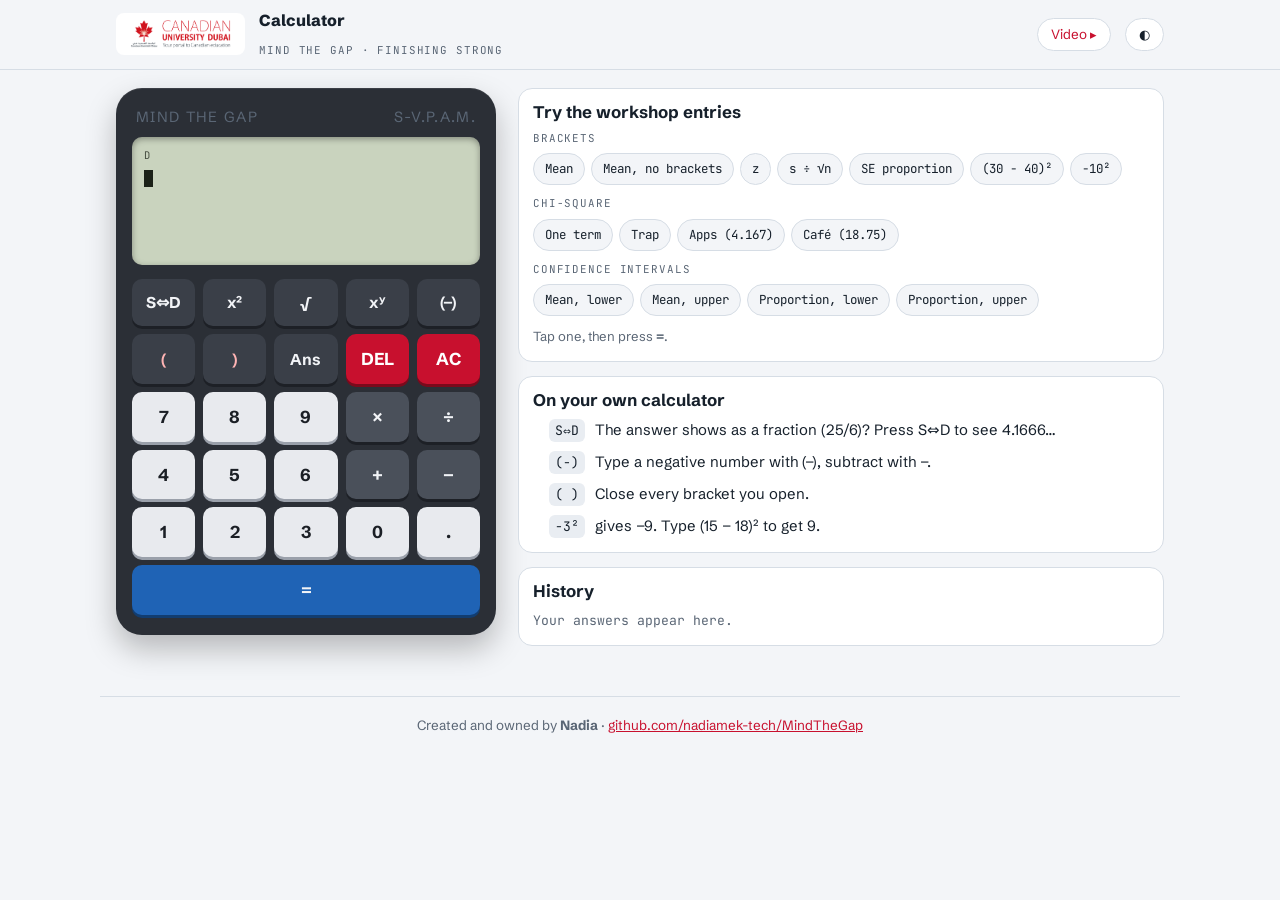
==== calculator.html @ 509bb413 "Add Workshop 3: online calculator and step-by-step video - calculator.html + assets/calc.js: scienti" ====
<!doctype html>
<html lang="en">
<head>
<meta charset="utf-8">
<meta name="viewport" content="width=device-width,initial-scale=1,viewport-fit=cover">
<title>Mind the Gap · Calculator</title>
<meta name="description" content="Scientific calculator for the Mind the Gap statistics workshops, Canadian University Dubai.">
<link rel="preconnect" href="https://fonts.googleapis.com">
<link rel="preconnect" href="https://fonts.gstatic.com" crossorigin>
<link rel="stylesheet" href="https://fonts.googleapis.com/css2?family=JetBrains+Mono:wght@400;600&family=Schibsted+Grotesk:wght@400;600;700;800&family=Source+Serif+4:opsz,wght@8..60,400;8..60,600&display=swap">
<link rel="stylesheet" href="assets/course.css">
<style>
:root{--wk:#C8102E;--wk-soft:rgba(200,16,46,.08);--wk-d:#FF7A7F;--wk-soft-d:rgba(255,122,127,.14);--br:#C62828;--op:#1F63B5}
body{font-family:var(--f-display)}
.top{border-bottom:1px solid var(--line)}
.top-in{max-width:1080px;margin:0 auto;padding:8px 16px;display:flex;align-items:center;gap:14px}
.logo{display:block;background:#fff;border-radius:8px;padding:4px 8px;line-height:0;flex:none}
.logo img{height:34px;width:auto}
.ttl{flex:1 1 auto;min-width:0}
.ttl b{display:block;font-weight:800;font-size:1rem}
.ttl span{font-family:var(--f-mono);font-size:.68rem;letter-spacing:.08em;text-transform:uppercase;color:var(--muted)}
.wrap{max-width:1080px;margin:0 auto;padding:18px 16px 50px;display:grid;grid-template-columns:minmax(0,380px) minmax(0,1fr);gap:22px;align-items:start}
/* device */
.dev{background:#2B2F36;border-radius:26px;padding:18px 16px 20px;box-shadow:0 14px 30px rgba(0,0,0,.25),inset 0 1px 0 rgba(255,255,255,.08);user-select:none;-webkit-user-select:none}
.dev .brand{display:flex;justify-content:space-between;color:#C9CED6;font-family:var(--f-mono);font-size:.7rem;letter-spacing:.12em;margin:0 4px 8px}
.lcd{background:#C9D3BE;border-radius:10px;padding:10px 12px;min-height:128px;box-shadow:inset 0 2px 6px rgba(0,0,0,.35);color:#1B2118;font-family:var(--f-mono);display:grid;grid-template-rows:auto 1fr auto;gap:4px}
.lcd .flags{display:flex;justify-content:space-between;font-size:.66rem;opacity:.75;min-height:1em}
.lcd .in{font-size:1.02rem;line-height:1.35;overflow-wrap:anywhere;max-height:5.4em;overflow-y:auto}
.lcd .in .cur{display:inline-block;width:.55em;height:1.05em;background:#1B2118;vertical-align:-2px;animation:blink 1s steps(1) infinite}
@keyframes blink{50%{opacity:0}}
.lcd .out{text-align:right;font-size:1.9rem;font-weight:600;line-height:1.1;min-height:1.1em}
.k-b{color:var(--br);font-weight:700}.k-o{color:var(--op);font-weight:700}.k-f{font-weight:700}
.warn{font-size:.72rem;color:#8A1C1C;min-height:1em}
.keys{display:grid;grid-template-columns:repeat(5,1fr);gap:8px;margin-top:14px}
.keys button{border:0;border-radius:10px;padding:11px 0;font-family:var(--f-display);font-weight:700;font-size:1.08rem;cursor:pointer;background:#4A505A;color:#F2F4F7;box-shadow:0 3px 0 #1D2026;touch-action:manipulation}
.keys button:active,.keys button.hit{transform:translateY(2px);box-shadow:0 1px 0 #1D2026}
.keys .fn{background:#3A3F48;font-size:.98rem}
.keys .num{background:#E8EAEE;color:#1B1F25;box-shadow:0 3px 0 #9AA0AA}
.keys .num:active,.keys .num.hit{box-shadow:0 1px 0 #9AA0AA}
.keys .br{color:#FFB4B4}
.keys .del{background:#C8102E;color:#fff;box-shadow:0 3px 0 #7A0A1C}
.keys .eq{background:#1F63B5;box-shadow:0 3px 0 #123D70}
/* side */
.side{display:grid;gap:14px}
.box{border:1px solid var(--line);background:var(--surface);border-radius:14px;padding:14px}
.box h2{font-size:1.05rem;margin-bottom:8px}
.chips{display:flex;flex-wrap:wrap;gap:6px}
.chips button{border:1px solid var(--line);background:var(--bg);border-radius:999px;padding:5px 11px;cursor:pointer;font-family:var(--f-mono);font-size:.78rem;color:var(--ink)}
.chips button:hover{border-color:var(--wk)}
.grp{font-family:var(--f-mono);font-size:.68rem;letter-spacing:.08em;text-transform:uppercase;color:var(--muted);margin:10px 0 6px}
.grp:first-of-type{margin-top:0}
.tips{display:grid;gap:8px;margin:0;padding:0;list-style:none;font-size:.93rem}
.tips li{display:flex;gap:10px;align-items:baseline}
.tips code{font-family:var(--f-mono);font-size:.82rem;background:var(--sunk);border-radius:6px;padding:1px 6px;white-space:nowrap}
.hist{font-family:var(--f-mono);font-size:.8rem;display:grid;gap:4px;max-height:180px;overflow:auto}
.hist div{display:flex;justify-content:space-between;gap:10px;border-bottom:1px dashed var(--line);padding-bottom:3px}
.hist div span:first-child{color:var(--muted);overflow:hidden;text-overflow:ellipsis;white-space:nowrap}
.note{font-size:.82rem;color:var(--muted)}
.box{min-width:0}.hist div span:first-child{min-width:0}
.pill{white-space:nowrap;text-decoration:none}
.foot{max-width:1080px;margin:0 auto;padding:18px 16px 30px;border-top:1px solid var(--line);font-size:.84rem;color:var(--muted);text-align:center}
@media (max-width:820px){.ttl span{display:none}.wrap{grid-template-columns:minmax(0,1fr)}.dev{max-width:420px;width:100%;margin:0 auto}}
</style>
</head>
<body>
<header class="top"><div class="top-in">
  <a class="logo" href="index.html" title="Mind the Gap workshops"><img src="assets/cud-logo.png" alt="Canadian University Dubai"></a>
  <div class="ttl"><b>Calculator</b><span>Mind the Gap · Finishing strong</span></div>
  <a class="pill" href="workshop-03.html">Video ▸</a>
  <button type="button" class="pill" id="theme">◐</button>
</div></header>

<main class="wrap">
  <section class="dev" aria-label="Scientific calculator">
    <div class="brand"><span>MIND THE GAP</span><span>S-V.P.A.M.</span></div>
    <div class="lcd" aria-live="polite">
      <div class="flags"><span id="mode">D</span><span id="fr"></span></div>
      <div class="in" id="in"></div>
      <div><div class="warn" id="warn"></div><div class="out" id="out">0</div></div>
    </div>
    <div class="keys" id="keys">
      <button class="fn" data-k="SD" title="Fraction ⇄ decimal">S⇔D</button>
      <button class="fn" data-k="²">x²</button>
      <button class="fn" data-k="√(">√</button>
      <button class="fn" data-k="^(">xʸ</button>
      <button class="fn" data-k="neg" title="Negative sign">(−)</button>
      <button class="fn br" data-k="(">(</button>
      <button class="fn br" data-k=")">)</button>
      <button class="fn" data-k="Ans">Ans</button>
      <button class="del" data-k="DEL">DEL</button>
      <button class="del" data-k="AC">AC</button>
      <button class="num" data-k="7">7</button><button class="num" data-k="8">8</button><button class="num" data-k="9">9</button>
      <button data-k="×">×</button><button data-k="÷">÷</button>
      <button class="num" data-k="4">4</button><button class="num" data-k="5">5</button><button class="num" data-k="6">6</button>
      <button data-k="+">+</button><button data-k="−">−</button>
      <button class="num" data-k="1">1</button><button class="num" data-k="2">2</button><button class="num" data-k="3">3</button>
      <button class="num" data-k="0">0</button><button class="num" data-k=".">.</button>
      <button class="eq" data-k="=" style="grid-column:1/-1">=</button>
    </div>
  </section>

  <div class="side">
    <div class="box">
      <h2>Try the workshop entries</h2>
      <div class="grp">Brackets</div>
      <div class="chips" data-set="b"></div>
      <div class="grp">Chi-square</div>
      <div class="chips" data-set="c"></div>
      <div class="grp">Confidence intervals</div>
      <div class="chips" data-set="ci"></div>
      <p class="note" style="margin:10px 0 0">Tap one, then press <b>=</b>.</p>
    </div>
    <div class="box">
      <h2>On your own calculator</h2>
      <ul class="tips">
        <li><code>S⇔D</code><span>The answer shows as a fraction (25/6)? Press S⇔D to see 4.1666…</span></li>
        <li><code>(−)</code><span>Type a negative number with (−), subtract with −.</span></li>
        <li><code>( )</code><span>Close every bracket you open.</span></li>
        <li><code>−3²</code><span>gives −9. Type (15 − 18)² to get 9.</span></li>
      </ul>
    </div>
    <div class="box">
      <h2>History</h2>
      <div class="hist" id="hist"><span class="note">Your answers appear here.</span></div>
    </div>
  </div>
</main>
<footer class="foot">Created and owned by <b>Nadia</b> · <a href="https://github.com/nadiamek-tech/MindTheGap">github.com/nadiamek-tech/MindTheGap</a></footer>

<script src="assets/course.js"></script>
<script src="assets/calc.js"></script>
<script>
document.getElementById('theme').addEventListener('click',()=>GED102Theme.toggle());
const C=window.MTGCalc;
const PRESETS={
  b:[['Mean','(12 + 15 + 18 + 20 + 25) ÷ 5'],['Mean, no brackets','12 + 15 + 18 + 20 + 25 ÷ 5'],['z','(85 − 70) ÷ 8'],['s ÷ √n','0.4 ÷ (1.5 ÷ √(25))'],['SE proportion','√(0.6 × (1 − 0.6) ÷ 200)'],['(30 − 40)²','(30 − 40)²'],['−10²','−10²']],
  c:[['One term','(50 − 40)² ÷ 40'],['Trap','35 − 30² ÷ 30'],['Apps (4.167)','(35 − 30)² ÷ 30 + (15 − 18)² ÷ 18 + (10 − 12)² ÷ 12 + (15 − 20)² ÷ 20 + (15 − 12)² ÷ 12 + (10 − 8)² ÷ 8'],['Café (18.75)','(30 − 40)² ÷ 40 + (55 − 40)² ÷ 40 + (15 − 20)² ÷ 20 + (50 − 40)² ÷ 40 + (25 − 40)² ÷ 40 + (25 − 20)² ÷ 20']],
  ci:[['Mean, lower','72 − 1.96 × (10 ÷ √(25))'],['Mean, upper','72 + 1.96 × (10 ÷ √(25))'],['Proportion, lower','0.6 − 1.96 × √(0.6 × (1 − 0.6) ÷ 200)'],['Proportion, upper','0.6 + 1.96 × √(0.6 × (1 − 0.6) ÷ 200)']]
};
let T=[], ans=0, shown=null, done=false, frac=false;
const $=id=>document.getElementById(id);
function draw(){
  $('in').innerHTML=C.html(T)+(done?'':'<span class="cur"></span>');
  const open=C.openBrackets(T);
  $('warn').textContent=!done&&open>0?`${open} bracket${open>1?'s':''} still open`:'';
  if(shown===null){$('out').textContent=done?'':'';$('fr').textContent='';return;}
  if(typeof shown==='string'){$('out').textContent=shown;$('fr').textContent='';return;}
  const f=C.fraction(shown);
  if(frac&&f){$('out').textContent=(shown<0?'−':'')+Math.abs(f[0])+'/'+f[1];$('fr').textContent='Fraction';}
  else{$('out').textContent=C.fmt(shown);$('fr').textContent='';}
}
function addHist(expr,v){
  const h=$('hist'); if(h.querySelector('.note')) h.innerHTML='';
  const d=document.createElement('div'); d.innerHTML=`<span>${expr}</span><b>${C.fmt(v)}</b>`; h.prepend(d);
}
function press(k){
  if(k==='AC'){T=[];shown=null;done=false;frac=false;return draw();}
  if(k==='SD'){if(typeof shown==='number'){frac=!frac;}return draw();}
  if(k==='DEL'){if(done){done=false;shown=null;}else T.pop();return draw();}
  if(k==='='){
    try{const r=C.evaluate(T,ans);ans=r.value;shown=r.value;frac=false;
      if(r.autoClosed) for(let i=0;i<r.autoClosed;i++) T.push(')');
      addHist(T.join('').replace(/([+−×÷])/g,' $1 ').replace(/^ − /,'−'),r.value);
    }catch(e){shown=e.message.includes('Math')?'Math ERROR':'Syntax ERROR';}
    done=true;return draw();
  }
  if(done){ /* after =, an operator keeps going from Ans, anything else starts fresh */
    T=['+','−','×','÷','²','^('].includes(k)?['Ans']:[];done=false;shown=null;frac=false;
  }
  T.push(k==='neg'?'−':k); draw();
}
$('keys').addEventListener('click',e=>{const b=e.target.closest('button');if(b)press(b.dataset.k);});
document.querySelectorAll('.chips').forEach(box=>{
  PRESETS[box.dataset.set].forEach(([label,expr])=>{
    const b=document.createElement('button');b.type='button';b.textContent=label;b.title=expr;
    b.addEventListener('click',()=>{T=C.tokenize(expr);done=false;shown=null;frac=false;draw();window.scrollTo({top:0,behavior:'smooth'});});
    box.appendChild(b);
  });
});
const KEYMAP={'Enter':'=','=':'=','Backspace':'DEL','Escape':'AC','*':'×','x':'×','/':'÷','-':'−','+':'+','(':'(',')':')','^':'^(','r':'√(','s':'²','.':'.'};
document.addEventListener('keydown',e=>{
  if(e.ctrlKey||e.metaKey||e.altKey) return;
  const k=/^[0-9]$/.test(e.key)?e.key:KEYMAP[e.key]; if(!k) return;
  e.preventDefault(); press(k);
  const b=document.querySelector(`#keys [data-k="${CSS.escape(k)}"]`); if(b){b.classList.add('hit');setTimeout(()=>b.classList.remove('hit'),120);}
});
draw();
</script>
</body>
</html>
---- assets/course.css ----
/* GED 102 · narrated lecture system
   Layout: sticky control bar, scene list on the left, one scene at a time on a text|diagram split
   whose proportions the Layout switch changes (Text / Even / Diagram). */
:root{
  --bg:#F3F5F8; --surface:#FFFFFF; --sunk:#E9EDF2; --ink:#16202B; --muted:#5A6675; --line:#D6DDE5;
  --mark:rgba(255,205,40,.38); --good:#1E7F4F; --bad:#B4362F; --warn:#A86200;
  --wk:#2F5BD3; --wk-soft:rgba(47,91,211,.10); --on-wk:#FFFFFF;
  --f-display:"Schibsted Grotesk","Helvetica Neue",Arial,sans-serif;
  --f-body:"Source Serif 4",Georgia,"Times New Roman",serif;
  --f-mono:"JetBrains Mono",ui-monospace,Menlo,Consolas,monospace;
  --r:10px;
}
@media (prefers-color-scheme: dark){:root:not([data-theme="light"]){
  --bg:#0E1318; --surface:#161D25; --sunk:#1D2630; --ink:#E5EAF0; --muted:#97A3B1; --line:#2B3642;
  --mark:rgba(255,205,40,.20); --good:#5BCB8E; --bad:#F0837A; --warn:#F0B048;
  --wk:var(--wk-d,#7C9BFF); --wk-soft:var(--wk-soft-d,rgba(124,155,255,.14)); --on-wk:#0E1318; color-scheme:dark}}
:root[data-theme="dark"]{
  --bg:#0E1318; --surface:#161D25; --sunk:#1D2630; --ink:#E5EAF0; --muted:#97A3B1; --line:#2B3642;
  --mark:rgba(255,205,40,.20); --good:#5BCB8E; --bad:#F0837A; --warn:#F0B048;
  --wk:var(--wk-d,#7C9BFF); --wk-soft:var(--wk-soft-d,rgba(124,155,255,.14)); --on-wk:#0E1318; color-scheme:dark}

*{box-sizing:border-box}
html,body{background:var(--bg);color:var(--ink)}
body{margin:0;font:17px/1.6 var(--f-body);-webkit-font-smoothing:antialiased}
a{color:var(--wk)}
button{font:inherit;color:inherit}
:focus-visible{outline:2px solid var(--wk);outline-offset:2px}
h1,h2,h3,h4{font-family:var(--f-display);line-height:1.15;text-wrap:balance;margin:0}
.mono{font-family:var(--f-mono);font-size:.78rem;letter-spacing:.04em}
.eyebrow{font-family:var(--f-mono);font-size:.72rem;letter-spacing:.09em;text-transform:uppercase;color:var(--muted)}

/* ---------- top bar ---------- */
.bar{position:sticky;top:env(safe-area-inset-top,0px);z-index:20;background:color-mix(in srgb,var(--bg) 88%,transparent);
  backdrop-filter:blur(8px);border-bottom:1px solid var(--line)}
.bar-in{display:flex;flex-wrap:wrap;align-items:center;gap:10px 18px;padding:10px 20px;max-width:1440px;margin:0 auto}
.brand{display:flex;align-items:baseline;gap:10px;min-width:0;flex:1 1 260px;text-decoration:none;color:var(--ink)}
.brand b{font-family:var(--f-display);font-weight:800;font-size:1.02rem;white-space:nowrap}
.brand span{font-family:var(--f-display);color:var(--muted);font-size:.92rem;white-space:nowrap;overflow:hidden;text-overflow:ellipsis}
.controls{display:flex;flex-wrap:wrap;align-items:center;gap:8px}
.seg{display:inline-flex;border:1px solid var(--line);border-radius:999px;padding:2px;background:var(--surface)}
.seg button{border:0;background:none;padding:5px 12px;border-radius:999px;cursor:pointer;font-family:var(--f-display);font-size:.84rem;color:var(--muted)}
.seg button[aria-pressed="true"]{background:var(--ink);color:var(--bg)}
.seg-label{font-family:var(--f-mono);font-size:.68rem;letter-spacing:.08em;text-transform:uppercase;color:var(--muted);margin-right:2px}
.pill{border:1px solid var(--line);background:var(--surface);border-radius:999px;padding:5px 13px;cursor:pointer;font-family:var(--f-display);font-size:.84rem;display:inline-flex;align-items:center;gap:6px}
.pill[aria-pressed="true"]{border-color:var(--wk);color:var(--wk);background:var(--wk-soft)}
.pill.listen{background:var(--wk);border-color:var(--wk);color:var(--on-wk);font-weight:600}
.pill.listen[aria-pressed="true"]{background:var(--ink);border-color:var(--ink);color:var(--bg)}

/* ---------- shell ---------- */
.shell{display:grid;grid-template-columns:260px minmax(0,1fr);gap:28px;max-width:1440px;margin:0 auto;padding:22px 20px 40px}
.toc{position:sticky;top:calc(env(safe-area-inset-top,0px) + 74px);align-self:start;max-height:calc(100vh - 100px);overflow:auto}
.toc h1{font-size:1.35rem;margin:4px 0 6px}
.toc .meta{font-size:.86rem;color:var(--muted);margin-bottom:14px;font-family:var(--f-display)}
.toc ol{list-style:none;margin:0;padding:0;display:grid;gap:2px;counter-reset:s}
.toc li button{width:100%;text-align:left;border:0;background:none;padding:7px 10px;border-radius:8px;cursor:pointer;display:grid;grid-template-columns:26px 1fr;gap:6px;align-items:baseline;font-family:var(--f-display);font-size:.9rem;color:var(--muted)}
.toc li button .n{font-family:var(--f-mono);font-size:.72rem}
.toc li button:hover{background:var(--sunk);color:var(--ink)}
.toc li button[aria-current="true"]{background:var(--wk-soft);color:var(--ink);font-weight:600}
.toc li button[aria-current="true"] .n{color:var(--wk)}
.toc .kind{display:inline-block;font-family:var(--f-mono);font-size:.62rem;letter-spacing:.08em;text-transform:uppercase;border:1px solid currentColor;border-radius:4px;padding:0 4px;margin-left:6px;vertical-align:1px;opacity:.75}
.toc li.seen .n::after{content:" ✓";color:var(--good)}

/* ---------- stage ---------- */
.stage{min-width:0}
.scene-head{display:flex;flex-wrap:wrap;justify-content:space-between;align-items:end;gap:8px 20px;margin-bottom:16px}
.scene-head h2{font-size:clamp(1.6rem,3.2vw,2.5rem);font-weight:800;letter-spacing:-.015em;max-width:24ch}
.chips{display:flex;flex-wrap:wrap;gap:6px}
.chip{font-family:var(--f-mono);font-size:.7rem;letter-spacing:.06em;text-transform:uppercase;border:1px solid var(--line);border-radius:999px;padding:3px 9px;color:var(--muted);background:var(--surface)}
.chip.k-activity{border-color:var(--wk);color:var(--wk)}
.chip.k-check{border-color:var(--good);color:var(--good)}
.chip.k-exam{border-color:var(--exam);color:var(--exam)}

.split{display:grid;gap:26px;grid-template-columns:minmax(0,1fr) minmax(0,1fr);align-items:start}
body[data-layout="text"] .split{grid-template-columns:minmax(0,1fr)}
body[data-layout="text"] .split .fig{display:none}
body[data-layout="text"] .narr{max-width:68ch}
body[data-layout="diagram"] .split{grid-template-columns:minmax(0,1fr)}
body[data-layout="diagram"] .narr{order:2}
body[data-layout="diagram"] .narr .para:not(:first-child),body[data-layout="diagram"] .narr .think{display:none}
body[data-layout="diagram"] .narr .para:first-child{font-size:.95rem;color:var(--muted);max-width:80ch}
.split.nofig{grid-template-columns:minmax(0,1fr)}
.split.nofig .narr{max-width:72ch}
.split.wide{grid-template-columns:minmax(0,.85fr) minmax(0,1.15fr)}
body[data-layout="text"] .split.wide,body[data-layout="diagram"] .split.wide{grid-template-columns:minmax(0,1fr)}

.narr .para{margin:0 0 1em;padding:2px 6px;margin-left:-6px;border-radius:4px;transition:background .25s}
.narr .para.speaking{background:var(--mark)}
.narr strong{font-weight:650}
.narr .lead{font-size:1.14rem}
.narr ul{margin:0 0 1em;padding-left:1.2em}
.narr li{margin:.25em 0}
.think{border-left:3px solid var(--wk);background:var(--wk-soft);padding:12px 16px;border-radius:0 var(--r) var(--r) 0;margin:1.2em 0}
.think .eyebrow{color:var(--wk);display:block;margin-bottom:4px}
.src{font-size:.82rem;color:var(--muted);font-family:var(--f-display);border-top:1px dashed var(--line);padding-top:10px;margin-top:16px}
.notes{margin-top:20px;border:1px dashed var(--warn);border-radius:var(--r);padding:12px 16px;font-family:var(--f-display);font-size:.9rem;background:color-mix(in srgb,var(--warn) 7%,transparent)}
.notes .eyebrow{color:var(--warn);display:block;margin-bottom:4px}
.notes ul{margin:.3em 0 0;padding-left:1.1em}
body:not(.teacher) .notes{display:none}

.fig{background:var(--surface);border:1px solid var(--line);border-radius:14px;padding:18px;min-width:0}
.fig > .eyebrow{display:block;margin-bottom:10px}
.fig svg{width:100%;height:auto;display:block}
.fig svg text{font-family:var(--f-display);fill:var(--ink)}
.fig svg .t-muted{fill:var(--muted)}
.fig svg .t-mono{font-family:var(--f-mono)}
.fig .caption{font-size:.84rem;color:var(--muted);font-family:var(--f-display);margin-top:10px}

/* pager */
.pager{display:flex;justify-content:space-between;align-items:center;gap:12px;margin-top:30px;padding-top:16px;border-top:1px solid var(--line)}
.pager button{border:1px solid var(--line);background:var(--surface);border-radius:var(--r);padding:10px 16px;cursor:pointer;font-family:var(--f-display);text-align:left;min-width:0;max-width:48%}
.pager button small{display:block;color:var(--muted);font-family:var(--f-mono);font-size:.68rem;letter-spacing:.08em;text-transform:uppercase}
.pager button:disabled{opacity:.35;cursor:default}
.pager .next{text-align:right;margin-left:auto;border-color:var(--wk)}
.progress{height:3px;background:var(--line);position:relative}
.progress i{position:absolute;inset:0 auto 0 0;background:var(--wk);transition:width .3s}
.kbd{font-family:var(--f-mono);font-size:.72rem;color:var(--muted)}

/* ---------- shared widgets ---------- */
.btn{border:1px solid var(--wk);background:var(--wk);color:var(--on-wk);border-radius:8px;padding:7px 14px;cursor:pointer;font-family:var(--f-display);font-weight:600;font-size:.88rem}
.btn.ghost{background:none;color:var(--wk)}
.btn:disabled{opacity:.4;cursor:default}
.row{display:flex;flex-wrap:wrap;gap:8px;align-items:center}
.stack{display:grid;gap:10px}
.ui{font-family:var(--f-display);font-size:.92rem}
.ui label{font-weight:600}
input[type=range]{width:100%;accent-color:var(--wk)}
textarea,input[type=text]{width:100%;border:1px solid var(--line);background:var(--bg);color:var(--ink);border-radius:8px;padding:8px 10px;font:inherit;font-size:.92rem;resize:vertical}
.tag{display:inline-block;font-family:var(--f-mono);font-size:.68rem;letter-spacing:.06em;text-transform:uppercase;padding:2px 7px;border-radius:4px;background:var(--sunk);color:var(--muted)}
.tag.good{background:color-mix(in srgb,var(--good) 15%,transparent);color:var(--good)}
.tag.bad{background:color-mix(in srgb,var(--bad) 15%,transparent);color:var(--bad)}
.tag.warn{background:color-mix(in srgb,var(--warn) 15%,transparent);color:var(--warn)}
.feedback{font-family:var(--f-display);font-size:.88rem;padding:8px 12px;border-radius:8px;background:var(--sunk)}

/* quiz */
.quiz{display:grid;gap:18px}
.q{border:1px solid var(--line);border-radius:var(--r);padding:14px 16px;background:var(--bg)}
.q h4{font-size:1rem;margin-bottom:10px;font-weight:650}
.q .opts{display:grid;gap:6px}
.q .opt{border:1px solid var(--line);background:var(--surface);border-radius:8px;padding:8px 12px;text-align:left;cursor:pointer;font-family:var(--f-display);font-size:.92rem}
.q .opt:hover:not(:disabled){border-color:var(--wk)}
.q .opt.right{border-color:var(--good);background:color-mix(in srgb,var(--good) 12%,transparent)}
.q .opt.wrong{border-color:var(--bad);background:color-mix(in srgb,var(--bad) 10%,transparent)}
.q .opt:disabled{cursor:default}
.q .why{margin-top:8px}
.score{font-family:var(--f-display);font-weight:700}

/* sort */
.sort{display:grid;gap:8px}
.sort .item{display:grid;grid-template-columns:minmax(0,1fr) auto;gap:8px 12px;align-items:center;border:1px solid var(--line);border-radius:8px;padding:8px 10px;background:var(--bg)}
.sort .item p{margin:0;font-family:var(--f-display);font-size:.92rem}
.sort .choices{display:flex;flex-wrap:wrap;gap:4px}
.sort .choices button{border:1px solid var(--line);background:var(--surface);border-radius:6px;padding:3px 8px;font-family:var(--f-display);font-size:.78rem;cursor:pointer}
.sort .choices button[aria-pressed="true"]{background:var(--ink);color:var(--bg);border-color:var(--ink)}
.sort .item .why{grid-column:1/-1;font-family:var(--f-display);font-size:.84rem;color:var(--muted)}

/* worksheet */
.ws{display:grid;gap:12px}
.ws .f label{display:block;font-family:var(--f-display);font-weight:600;font-size:.9rem;margin-bottom:4px}
.ws .f small{display:block;color:var(--muted);font-family:var(--f-display);font-size:.8rem;margin-bottom:4px}

/* poll */
.poll{display:grid;gap:8px}
.poll button.o{display:grid;grid-template-columns:minmax(0,1fr) auto;align-items:center;gap:8px;border:1px solid var(--line);background:var(--bg);border-radius:8px;padding:9px 12px;text-align:left;cursor:pointer;font-family:var(--f-display);font-size:.92rem}
.poll button.o[aria-pressed="true"]{border-color:var(--wk);background:var(--wk-soft)}

/* ---------- four-step boxes (from the lecture decks) ---------- */
:root{--plain:#6B4FB8;--ex:#2563A8;--exam:#9A5B00}
@media (prefers-color-scheme: dark){:root:not([data-theme="light"]){--plain:#B9A3F5;--ex:#7DB3F0;--exam:#F0B048}}
:root[data-theme="dark"]{--plain:#B9A3F5;--ex:#7DB3F0;--exam:#F0B048}
.box{border-radius:10px;padding:10px 14px;border:1px solid;font-size:.97rem}
.box > b.lbl{display:block;font-family:var(--f-mono);font-size:.68rem;letter-spacing:.1em;text-transform:uppercase;font-weight:600;margin-bottom:3px}
.box.plain{border-color:color-mix(in srgb,var(--plain) 45%,transparent);background:color-mix(in srgb,var(--plain) 8%,transparent)}
.box.plain > b.lbl{color:var(--plain)}
.box.ex{border-color:color-mix(in srgb,var(--ex) 45%,transparent);background:color-mix(in srgb,var(--ex) 8%,transparent)}
.box.ex > b.lbl{color:var(--ex)}
.box.exam{border-color:color-mix(in srgb,var(--exam) 55%,transparent);background:color-mix(in srgb,var(--exam) 10%,transparent)}
.box.exam > b.lbl{color:var(--exam)}
.box ul{margin:.3em 0 0;padding-left:1.1em}
.para:has(> .box){padding:0;margin-left:0}
.para.speaking > .box{outline:3px solid var(--mark)}
.legend{display:flex;flex-wrap:wrap;gap:6px 14px;font-family:var(--f-display);font-size:.82rem;color:var(--muted)}
.legend i{display:inline-block;width:10px;height:10px;border-radius:2px;margin-right:5px;vertical-align:-1px}

/* tables used inside narration/figures */
.tbl{width:100%;border-collapse:collapse;font-family:var(--f-display);font-size:.86rem}
.tbl th,.tbl td{border-bottom:1px solid var(--line);padding:7px 8px;text-align:left;vertical-align:top}
.tbl th{font-family:var(--f-mono);font-size:.66rem;letter-spacing:.07em;text-transform:uppercase;color:var(--muted);font-weight:400}
.tbl td:first-child{font-weight:650}

/* picker (tiles that reveal detail) */
.picker{display:grid;grid-template-columns:repeat(auto-fit,minmax(150px,1fr));gap:10px}
.picker h4{font-family:var(--f-mono);font-size:.68rem;letter-spacing:.08em;text-transform:uppercase;color:var(--muted);margin-bottom:6px}
.picker button{display:block;width:100%;text-align:left;border:1px solid var(--line);background:var(--bg);border-radius:8px;padding:7px 10px;margin-bottom:6px;cursor:pointer;font-family:var(--f-display);font-size:.87rem}
.picker button[aria-pressed="true"]{border-color:var(--wk);background:var(--wk-soft)}
.pick-detail{margin-top:10px;font-family:var(--f-display);font-size:.92rem;border-top:1px solid var(--line);padding-top:10px}
.pick-detail p{margin:.4em 0 0}

/* accordion */
.acc{display:grid;gap:8px}
.acc details{border:1px solid var(--line);border-radius:8px;background:var(--bg);padding:9px 12px;font-family:var(--f-display);font-size:.92rem}
.acc summary{cursor:pointer;font-weight:650}
.acc p{margin:.45em 0 0}

/* practice questions */
.prac{display:grid;gap:8px}
.prac .pq{border:1px solid var(--line);border-radius:8px;background:var(--bg);padding:10px 12px;font-family:var(--f-display);font-size:.92rem}
.prac .pq .row{justify-content:space-between}
.prac .pq .hint{margin-top:8px;border-left:3px solid var(--exam);padding-left:10px;color:var(--ink)}

/* flashcards */
.fc-tools{display:flex;flex-wrap:wrap;gap:8px;align-items:center;margin-bottom:10px;font-family:var(--f-display);font-size:.88rem}
.fc{display:grid;grid-template-columns:repeat(auto-fill,minmax(190px,1fr));gap:8px}
.fc button{border:1px solid var(--line);background:var(--bg);border-radius:10px;padding:12px;text-align:left;cursor:pointer;min-height:92px;display:flex;flex-direction:column;gap:6px;font-family:var(--f-display)}
.fc button b{font-size:.98rem}
.fc button span{font-size:.85rem;color:var(--muted)}
.fc.test button:not(.open) span{visibility:hidden}
.fc.test button:not(.open)::after{content:"Tap to reveal";font-family:var(--f-mono);font-size:.66rem;color:var(--muted);letter-spacing:.06em;text-transform:uppercase;margin-top:auto}
.fc button.known{border-color:var(--good)}

/* order game */
.order{display:flex;flex-wrap:wrap;gap:8px}
.order button{border:1px solid var(--line);background:var(--bg);border-radius:8px;padding:8px 10px;cursor:pointer;font-family:var(--f-display);font-size:.86rem;text-align:left;max-width:240px}
.order button.done{border-color:var(--good);background:color-mix(in srgb,var(--good) 12%,transparent);cursor:default}
.order button.no{animation:shake .3s}
.order button .yr{font-family:var(--f-mono);font-weight:600;color:var(--good)}
@keyframes shake{25%{transform:translateX(-4px)}75%{transform:translateX(4px)}}

/* full-width figure under the narration */
.split.full{grid-template-columns:minmax(0,1fr)}
.split.full .narr{max-width:76ch}

/* video */
.videos{display:grid;gap:12px;margin:1.2em 0}
.video{border:1px solid var(--line);border-radius:12px;overflow:hidden;background:var(--surface)}
.vframe{position:relative;aspect-ratio:16/9;max-width:100%;background:#000}
.vframe iframe{position:absolute;inset:0;width:100%;height:100%;border:0}
.vcard{display:flex;gap:14px;align-items:center;padding:14px 16px;text-decoration:none;color:var(--ink);background:var(--wk-soft);font-family:var(--f-display)}
.vcard b{display:block}.vcard small{color:var(--muted)}
.vplay{width:46px;height:46px;border-radius:50%;background:var(--wk);color:var(--on-wk);display:grid;place-items:center;font-size:1.1rem;flex:none}
.vmeta{padding:10px 14px;font-family:var(--f-display);font-size:.9rem}
.vmeta b{display:block;margin:2px 0}
.vmeta p{margin:.3em 0;color:var(--muted)}

/* flowchart */
.fsteps{display:flex;flex-wrap:wrap;align-items:stretch;gap:6px}
.fstep{flex:1 1 110px;border:1.5px solid var(--line);background:var(--bg);border-radius:10px;padding:9px 10px;text-align:left;cursor:pointer;font-family:var(--f-display);display:flex;flex-direction:column;gap:2px;transition:background .25s,border-color .25s,transform .25s}
.fstep .fn{font-family:var(--f-mono);font-size:.66rem;color:var(--muted)}
.fstep b{font-size:.9rem}.fstep small{font-size:.76rem;color:var(--muted)}
.fstep.done{border-color:color-mix(in srgb,var(--wk) 45%,var(--line))}
.fstep.on{border-color:var(--wk);background:var(--wk-soft);transform:translateY(-2px)}
.farrow{align-self:center;color:var(--muted);font-family:var(--f-mono)}

/* mind map */
.mmap svg{width:100%;max-width:720px;height:auto;display:block;overflow:visible;margin:0 auto}
.mm-b{cursor:pointer}
.mm-b:focus-visible rect{stroke:var(--ink)}
.mm-c{height:100%;display:flex;align-items:center;justify-content:center;text-align:center;color:var(--on-wk);font:700 13px/1.2 var(--f-display)}
.mm-t{height:100%;display:flex;align-items:center;justify-content:center;text-align:center;color:var(--ink);font:600 12.5px/1.15 var(--f-display)}
.mm-l{height:100%;display:flex;align-items:center;color:var(--ink);font:12px/1.25 var(--f-display)}
.mm-center{display:inline-block;background:var(--wk);color:var(--on-wk);border-radius:999px;padding:8px 16px;font-family:var(--f-display);font-weight:700;margin-bottom:10px}
.mmap .acc ul{margin:.4em 0 0;padding-left:1.1em}

/* ---------- responsive ---------- */
@media (max-width:900px){
  .shell{grid-template-columns:minmax(0,1fr);padding:16px 16px 40px}
  .toc{position:static;max-height:none}
  .toc ol{display:flex;overflow-x:auto;gap:4px;padding-bottom:6px}
  .toc li button{white-space:nowrap;grid-template-columns:auto auto}
  .toc li button .t{display:none}
  .toc li button[aria-current="true"] .t{display:inline}
  .split,.split.wide{grid-template-columns:minmax(0,1fr)}
  .bar-in{padding:8px 16px}
  .brand span{display:none}
}
@media (prefers-reduced-motion:reduce){*{transition:none!important;animation:none!important}}

.toclogo{display:inline-block;background:#fff;border-radius:8px;padding:4px 8px;margin-bottom:12px}
.toclogo img{height:34px;width:auto;display:block}
@media (max-width:899px){.toclogo{display:none}}
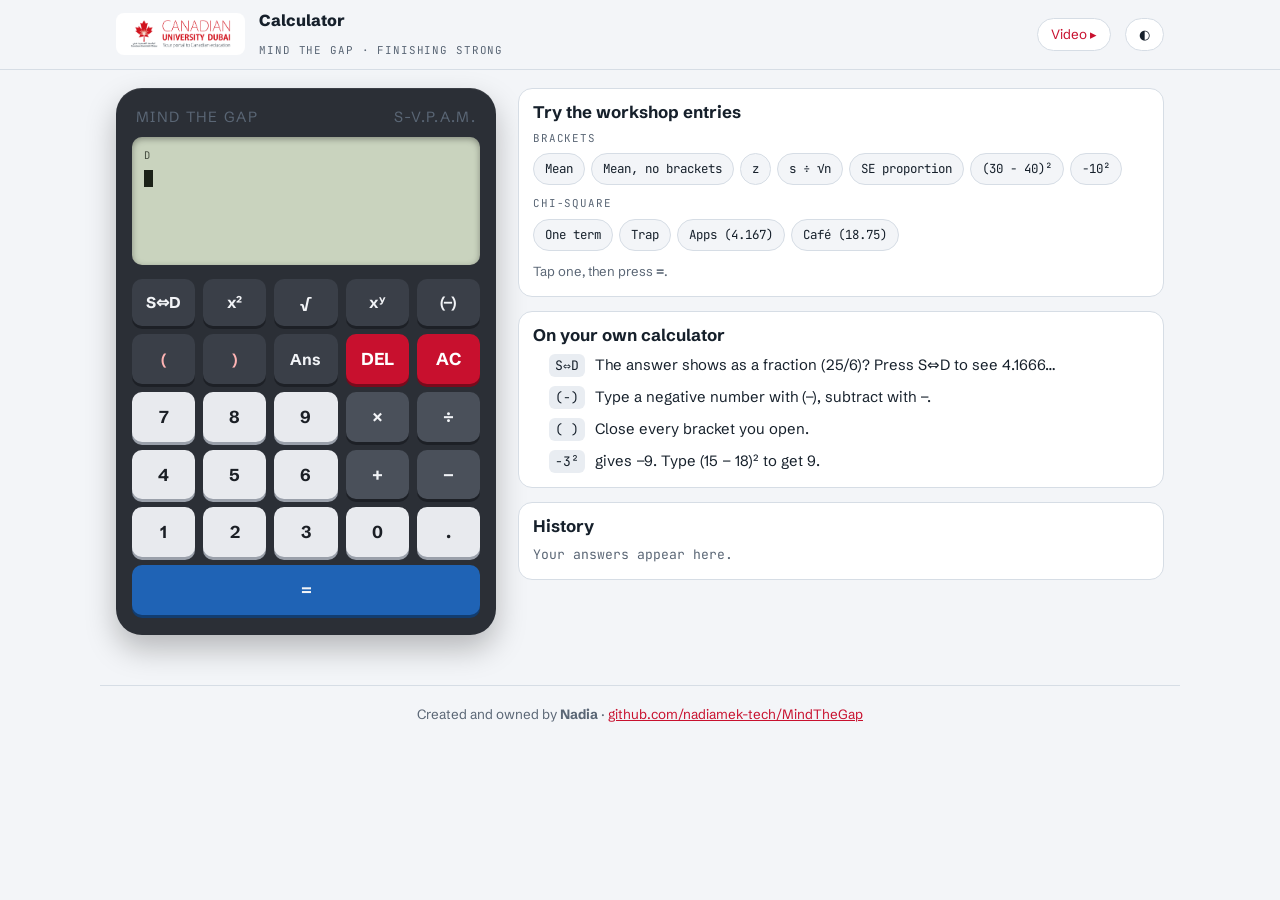
==== commit 9492934f: "Workshop 3: keep brackets and chi-square only Remove the confidence-interval part from the video, ch" ====
--- a/calculator.html
+++ b/calculator.html
@@ -106,8 +106,6 @@
       <div class="chips" data-set="b"></div>
       <div class="grp">Chi-square</div>
       <div class="chips" data-set="c"></div>
-      <div class="grp">Confidence intervals</div>
-      <div class="chips" data-set="ci"></div>
       <p class="note" style="margin:10px 0 0">Tap one, then press <b>=</b>.</p>
     </div>
     <div class="box">
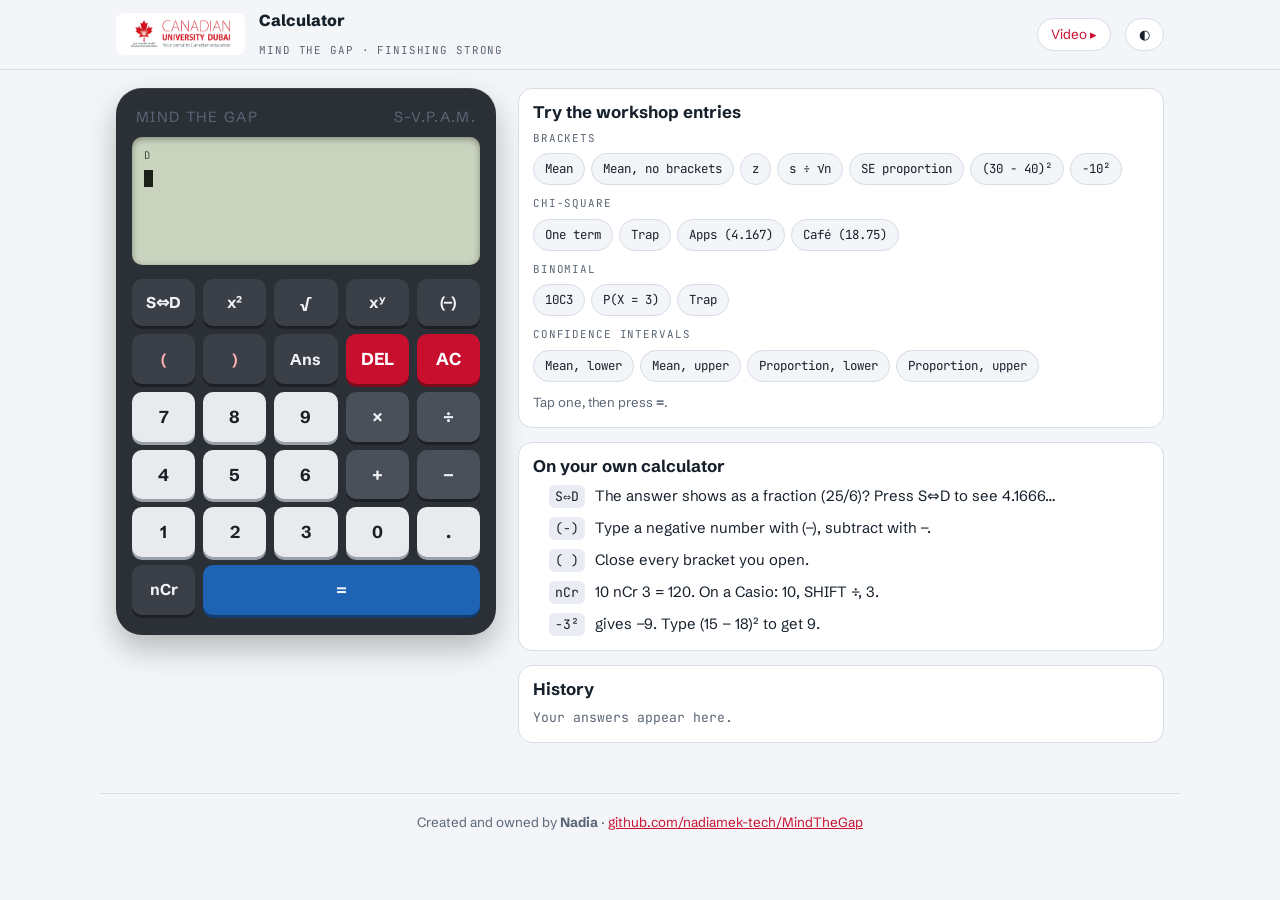
==== commit 54509cc4: "Workshop 3 web version of Dr. Noura's slides + binomial and confidence intervals - workshop-03.html:" ====
--- a/calculator.html
+++ b/calculator.html
@@ -95,7 +95,8 @@
       <button data-k="+">+</button><button data-k="−">−</button>
       <button class="num" data-k="1">1</button><button class="num" data-k="2">2</button><button class="num" data-k="3">3</button>
       <button class="num" data-k="0">0</button><button class="num" data-k=".">.</button>
-      <button class="eq" data-k="=" style="grid-column:1/-1">=</button>
+      <button class="fn" data-k="C" title="Combinations n C r">nCr</button>
+      <button class="eq" data-k="=" style="grid-column:2/-1">=</button>
     </div>
   </section>
 
@@ -106,6 +107,10 @@
       <div class="chips" data-set="b"></div>
       <div class="grp">Chi-square</div>
       <div class="chips" data-set="c"></div>
+      <div class="grp">Binomial</div>
+      <div class="chips" data-set="bi"></div>
+      <div class="grp">Confidence intervals</div>
+      <div class="chips" data-set="ci"></div>
       <p class="note" style="margin:10px 0 0">Tap one, then press <b>=</b>.</p>
     </div>
     <div class="box">
@@ -114,6 +119,7 @@
         <li><code>S⇔D</code><span>The answer shows as a fraction (25/6)? Press S⇔D to see 4.1666…</span></li>
         <li><code>(−)</code><span>Type a negative number with (−), subtract with −.</span></li>
         <li><code>( )</code><span>Close every bracket you open.</span></li>
+        <li><code>nCr</code><span>10 nCr 3 = 120. On a Casio: 10, SHIFT ÷, 3.</span></li>
         <li><code>−3²</code><span>gives −9. Type (15 − 18)² to get 9.</span></li>
       </ul>
     </div>
@@ -133,6 +139,7 @@
 const PRESETS={
   b:[['Mean','(12 + 15 + 18 + 20 + 25) ÷ 5'],['Mean, no brackets','12 + 15 + 18 + 20 + 25 ÷ 5'],['z','(85 − 70) ÷ 8'],['s ÷ √n','0.4 ÷ (1.5 ÷ √(25))'],['SE proportion','√(0.6 × (1 − 0.6) ÷ 200)'],['(30 − 40)²','(30 − 40)²'],['−10²','−10²']],
   c:[['One term','(50 − 40)² ÷ 40'],['Trap','35 − 30² ÷ 30'],['Apps (4.167)','(35 − 30)² ÷ 30 + (15 − 18)² ÷ 18 + (10 − 12)² ÷ 12 + (15 − 20)² ÷ 20 + (15 − 12)² ÷ 12 + (10 − 8)² ÷ 8'],['Café (18.75)','(30 − 40)² ÷ 40 + (55 − 40)² ÷ 40 + (15 − 20)² ÷ 20 + (50 − 40)² ÷ 40 + (25 − 40)² ÷ 40 + (25 − 20)² ÷ 20']],
+  bi:[['10C3','10C3'],['P(X = 3)','10C3 × 0.3^(3) × (1 − 0.3)^(7)'],['Trap','10C3 × 0.3^(3) × 1 − 0.3^(7)']],
   ci:[['Mean, lower','72 − 1.96 × (10 ÷ √(25))'],['Mean, upper','72 + 1.96 × (10 ÷ √(25))'],['Proportion, lower','0.6 − 1.96 × √(0.6 × (1 − 0.6) ÷ 200)'],['Proportion, upper','0.6 + 1.96 × √(0.6 × (1 − 0.6) ÷ 200)']]
 };
 let T=[], ans=0, shown=null, done=false, frac=false;
@@ -175,7 +182,7 @@
     box.appendChild(b);
   });
 });
-const KEYMAP={'Enter':'=','=':'=','Backspace':'DEL','Escape':'AC','*':'×','x':'×','/':'÷','-':'−','+':'+','(':'(',')':')','^':'^(','r':'√(','s':'²','.':'.'};
+const KEYMAP={'c':'C','C':'C','Enter':'=','=':'=','Backspace':'DEL','Escape':'AC','*':'×','x':'×','/':'÷','-':'−','+':'+','(':'(',')':')','^':'^(','r':'√(','s':'²','.':'.'};
 document.addEventListener('keydown',e=>{
   if(e.ctrlKey||e.metaKey||e.altKey) return;
   const k=/^[0-9]$/.test(e.key)?e.key:KEYMAP[e.key]; if(!k) return;
